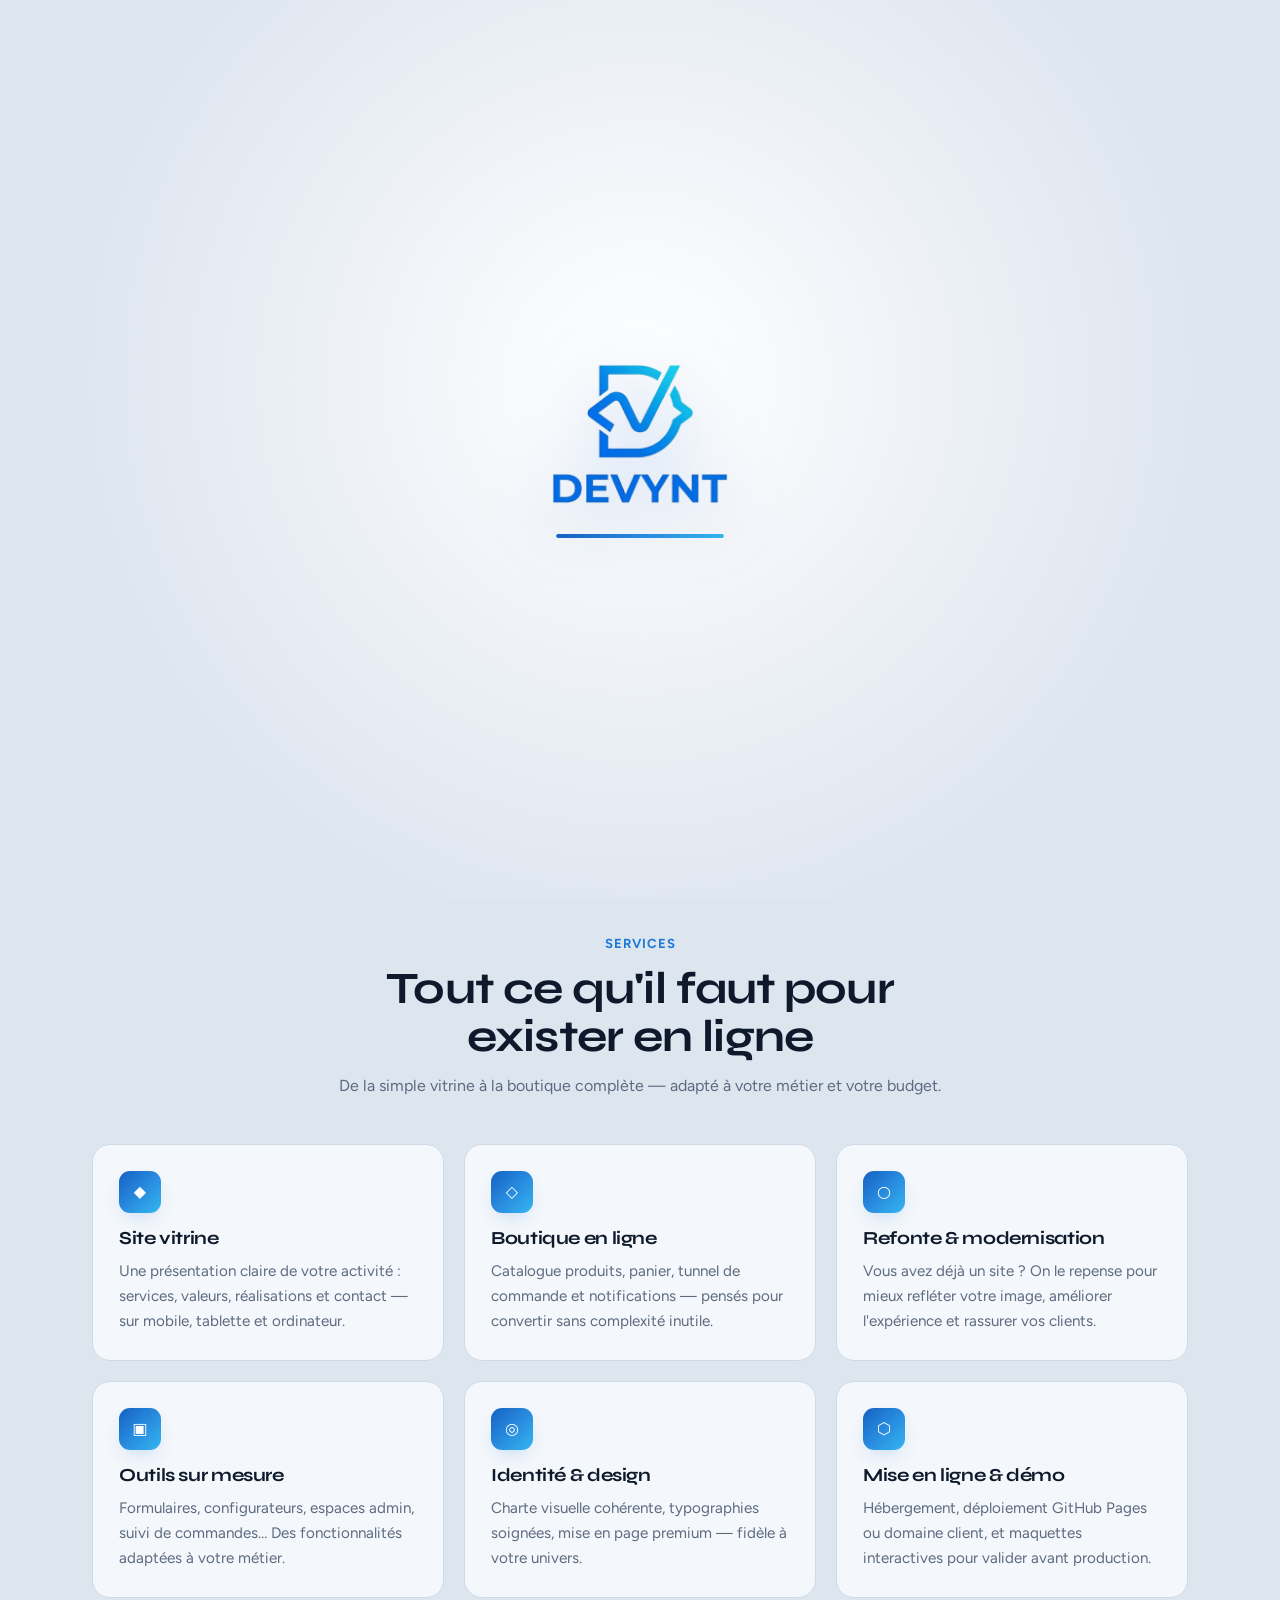
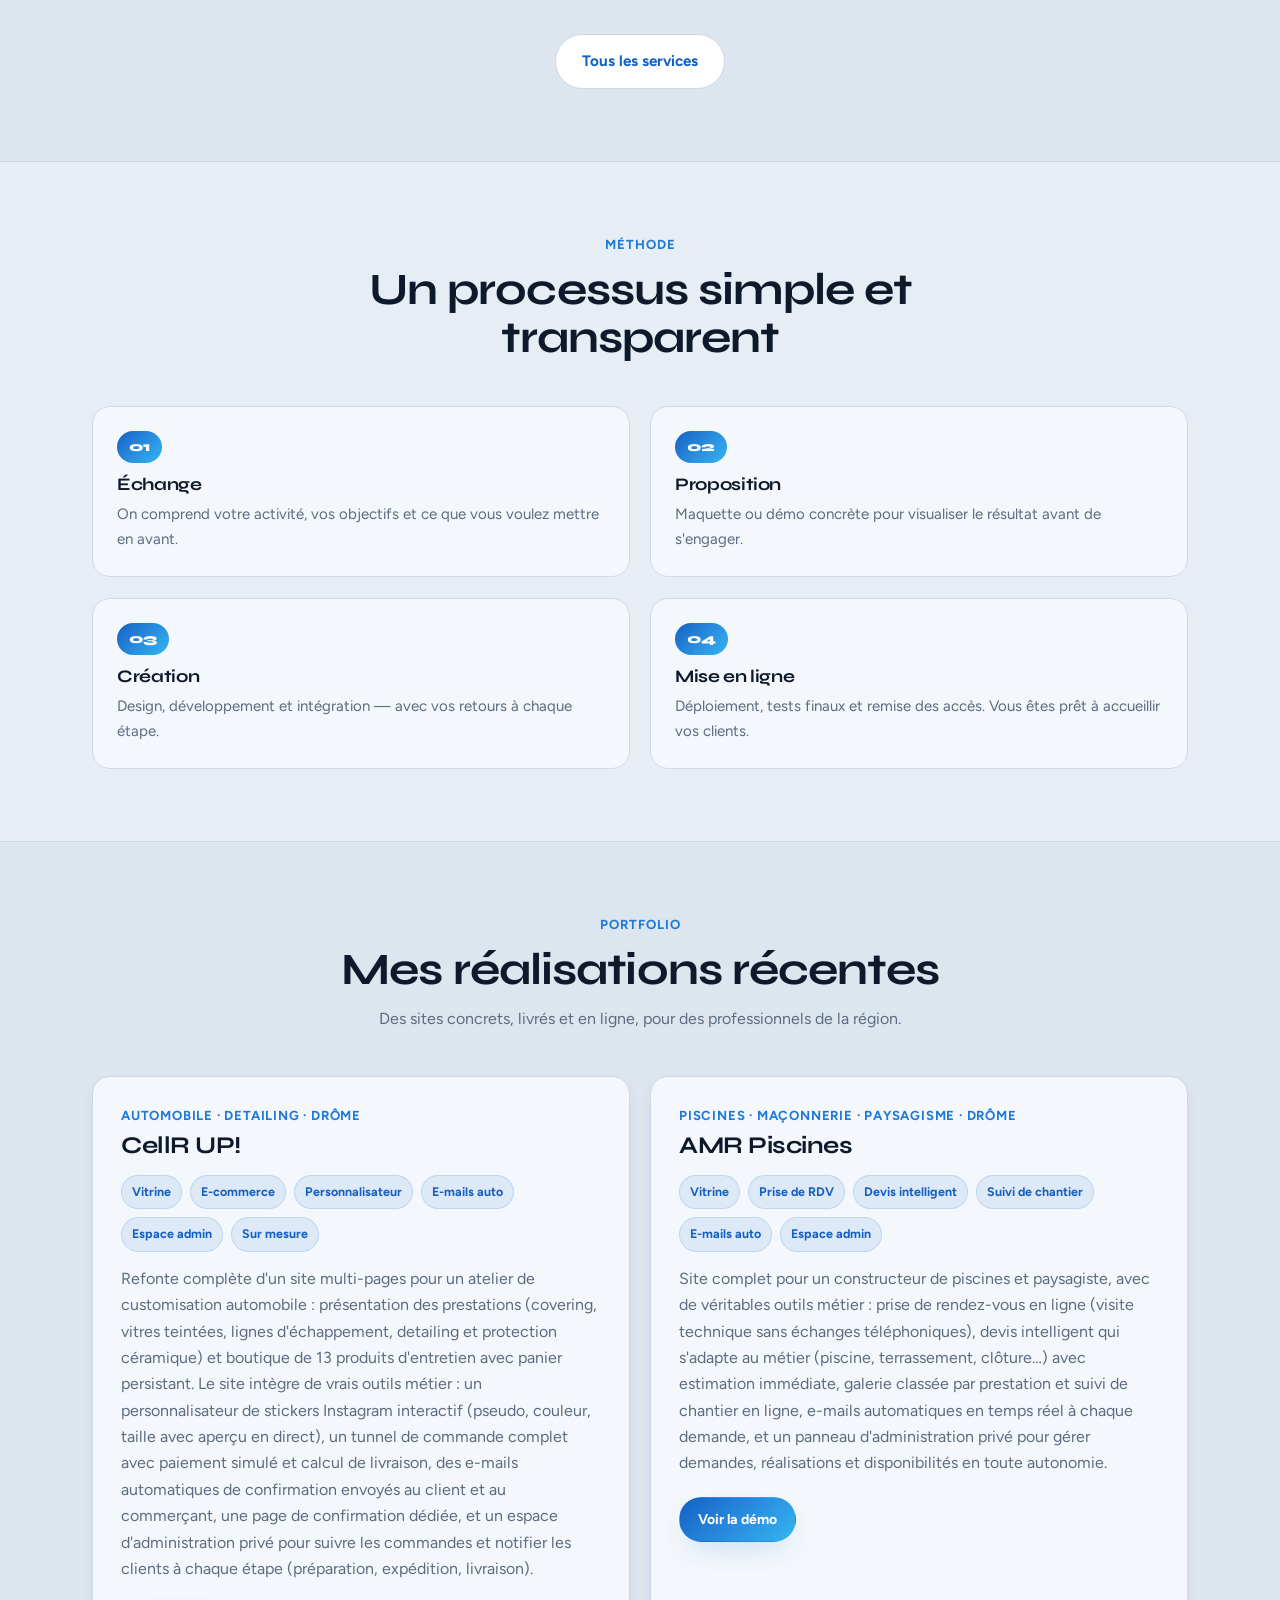
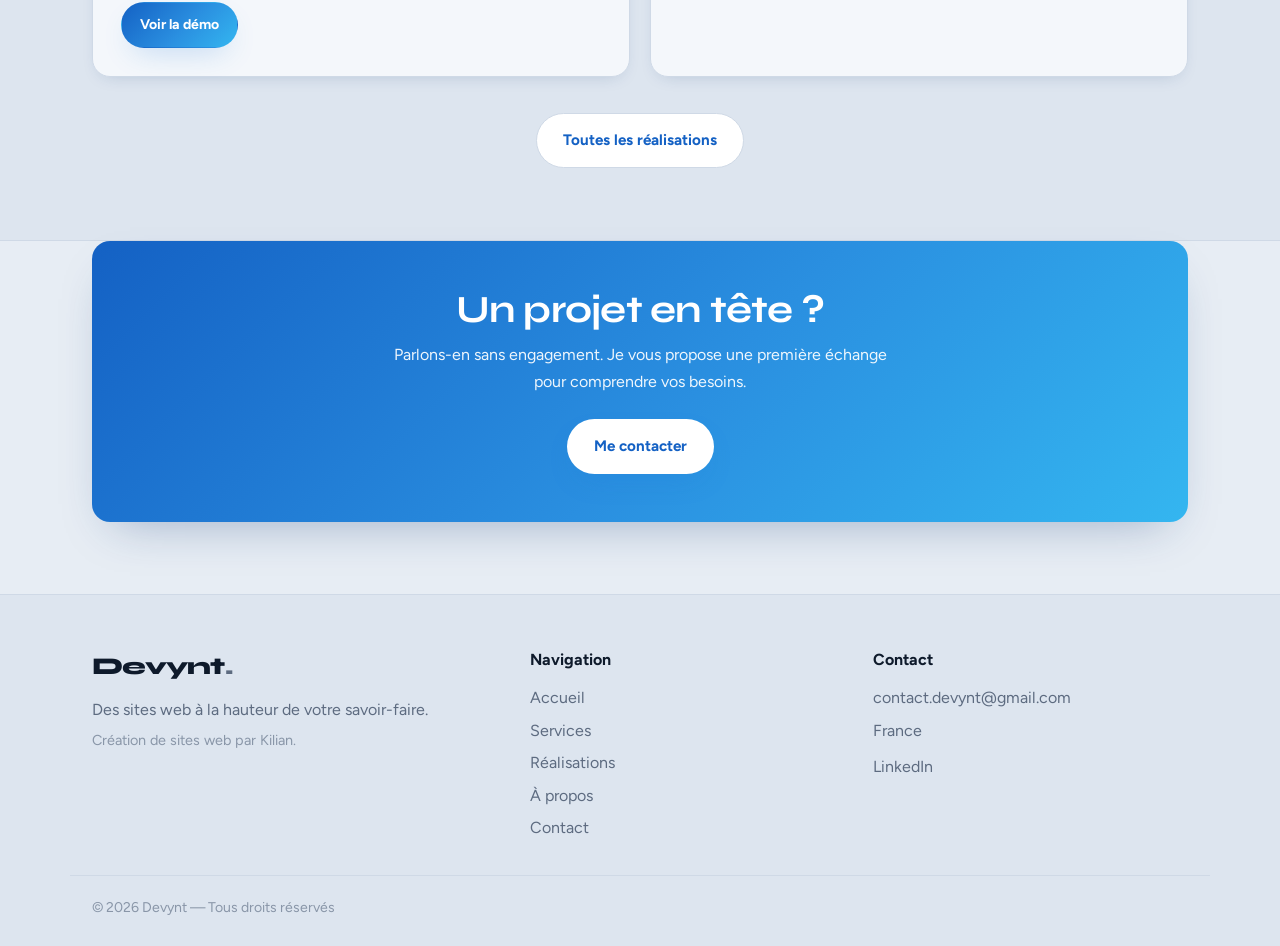
==== index.html @ f8ec77b3 "Site vitrine Devynt : pages, charte graphique, animations, ecran d accueil et SEO (devynt.fr). Co-au" ====
<!DOCTYPE html>
<html lang="fr">
<head>
  <meta charset="UTF-8" />
  <meta name="viewport" content="width=device-width, initial-scale=1.0" />
  <title>Devynt — Création de sites web pour professionnels</title>
  <meta name="description" content="Devynt accompagne les professionnels et indépendants dans la création de sites web modernes, clairs et orientés résultats." />
  <link rel="icon" type="image/png" href="assets/brand/logo.png" />
  <link rel="canonical" href="https://devynt.fr/" />
  <meta name="theme-color" content="#1f7ad6" />
  <meta name="author" content="Devynt" />
  <meta name="keywords" content="création site web, site vitrine, développeur web, agence web, site internet professionnel, Devynt, Drôme" />
  <meta name="robots" content="index, follow" />
  <meta property="og:type" content="website" />
  <meta property="og:site_name" content="Devynt" />
  <meta property="og:locale" content="fr_FR" />
  <meta property="og:title" content="Devynt — Création de sites web pour professionnels" />
  <meta property="og:description" content="Devynt crée des sites web modernes, clairs et orientés résultats pour les artisans, TPE et indépendants." />
  <meta property="og:url" content="https://devynt.fr/" />
  <meta property="og:image" content="https://devynt.fr/assets/brand/logo.png" />
  <meta name="twitter:card" content="summary" />
  <meta name="twitter:title" content="Devynt — Création de sites web pour professionnels" />
  <meta name="twitter:description" content="Devynt crée des sites web modernes, clairs et orientés résultats pour les artisans, TPE et indépendants." />
  <meta name="twitter:image" content="https://devynt.fr/assets/brand/logo.png" />
  <link rel="preconnect" href="https://fonts.googleapis.com" />
  <link rel="preconnect" href="https://fonts.gstatic.com" crossorigin />
  <link href="https://fonts.googleapis.com/css2?family=Figtree:wght@400;500;600;700;800&family=Syne:wght@600;700;800&display=swap" rel="stylesheet" />
  <link rel="stylesheet" href="styles.css" />
  <script type="application/ld+json">
  {
    "@context": "https://schema.org",
    "@type": "ProfessionalService",
    "name": "Devynt",
    "description": "Création de sites web modernes pour les professionnels et indépendants : sites vitrines, boutiques en ligne et outils sur mesure.",
    "url": "https://devynt.fr/",
    "logo": "https://devynt.fr/assets/brand/logo.png",
    "image": "https://devynt.fr/assets/brand/logo.png",
    "email": "contact.devynt@gmail.com",
    "founder": { "@type": "Person", "name": "Kilian" },
    "areaServed": "France",
    "knowsAbout": ["Création de site web", "Site vitrine", "E-commerce", "Web design", "Référencement"]
  }
  </script>
</head>
<body data-page="home">
  <div id="splash" aria-hidden="true">
    <div class="splash__inner">
      <img src="assets/brand/logo.png" alt="Devynt" class="splash__logo" />
      <div class="splash__bar"><span></span></div>
    </div>
  </div>

  <div id="site-header"></div>

  <main>
    <section class="hero">
      <div class="container hero__inner">
        <div>
          <p class="hero__eyebrow reveal">Devynt · Web design & développement</p>
          <h1 class="hero__title reveal">Des sites <span class="accent">à la hauteur</span> de votre savoir-faire.</h1>
          <p class="hero__lead reveal">
            Je conçois des sites vitrines et des outils sur mesure pour les artisans, TPE et indépendants
            qui veulent une présence en ligne claire, moderne et crédible.
          </p>
          <div class="hero__cta reveal">
            <a href="contact.html" class="btn btn--primary">Demander un devis</a>
            <a href="realisations.html" class="btn btn--outline">Voir mes réalisations</a>
          </div>
          <div class="hero__stats reveal">
            <div><strong>100%</strong><span>Sur mesure</span></div>
            <div><strong>Mobile</strong><span>Responsive</span></div>
            <div><strong>Pro</strong><span>Design soigné</span></div>
          </div>
        </div>
        <aside class="hero__panel reveal reveal--right">
          <p>Ce que Devynt vous apporte :</p>
          <ul>
            <li>Site vitrine ou boutique en ligne</li>
            <li>Maquette interactive avant production</li>
            <li>Formulaires, panier, outils métier</li>
            <li>Mise en ligne et démo partageable</li>
          </ul>
        </aside>
      </div>
    </section>

    <section class="section section--alt">
      <div class="container">
        <div class="section__head reveal">
          <p class="section__eyebrow">Services</p>
          <h2 class="section__title">Tout ce qu'il faut pour exister en ligne</h2>
          <p class="section__sub">De la simple vitrine à la boutique complète — adapté à votre métier et votre budget.</p>
        </div>
        <div class="grid-3" id="servicesGrid"></div>
        <div class="section__cta"><a href="services.html" class="btn btn--outline">Tous les services</a></div>
      </div>
    </section>

    <section class="section">
      <div class="container">
        <div class="section__head reveal">
          <p class="section__eyebrow">Méthode</p>
          <h2 class="section__title">Un processus simple et transparent</h2>
        </div>
        <div class="grid-2" id="processGrid"></div>
      </div>
    </section>

    <section class="section section--alt">
      <div class="container">
        <div class="section__head reveal">
          <p class="section__eyebrow">Portfolio</p>
          <h2 class="section__title">Mes réalisations récentes</h2>
          <p class="section__sub">Des sites concrets, livrés et en ligne, pour des professionnels de la région.</p>
        </div>
        <div class="grid-2" id="projectsGrid"></div>
        <div class="section__cta"><a href="realisations.html" class="btn btn--outline">Toutes les réalisations</a></div>
      </div>
    </section>

    <section class="cta-band reveal">
      <h2>Un projet en tête ?</h2>
      <p>Parlons-en sans engagement. Je vous propose une première échange pour comprendre vos besoins.</p>
      <a href="contact.html" class="btn btn--primary">Me contacter</a>
    </section>
  </main>

  <div id="site-footer"></div>
  <script src="assets/app.js"></script>
</body>
</html>
---- styles.css ----
/* ===== Devynt — Charte graphique (dégradé bleu → cyan, fond clair) ===== */
:root {
  /* Couleurs issues du logo */
  --blue-deep: #1461c4;
  --blue: #1f7ad6;
  --cyan: #34b6f0;
  --grad: linear-gradient(135deg, #1461c4 0%, #2a8fe0 55%, #34b6f0 100%);
  --grad-soft: linear-gradient(135deg, rgba(20,97,196,.08), rgba(52,182,240,.08));

  /* Surfaces claires (adoucies, moins de glare) */
  --bg: #e7edf4;
  --bg-soft: #dde5ef;
  --bg-card: #f4f7fb;
  --bg-tint: #dce8f6;
  --line: #cfd9e6;
  --line-soft: #d8e0ec;

  /* Texte */
  --ink: #0e1a2b;
  --ink-soft: #33445c;
  --gray: #5d6b80;
  --gray-dim: #8996a8;

  --accent: #1f7ad6;
  --accent-soft: rgba(31, 122, 214, 0.10);
  --accent-glow: rgba(31, 122, 214, 0.30);

  --radius: 18px;
  --radius-sm: 12px;
  --shadow-sm: 0 6px 18px -10px rgba(20, 60, 120, 0.28);
  --shadow: 0 20px 46px -22px rgba(20, 60, 120, 0.38);
  --maxw: 1140px;
}

* { margin: 0; padding: 0; box-sizing: border-box; }
html { scroll-behavior: smooth; }

body {
  font-family: "Figtree", system-ui, sans-serif;
  background: var(--bg);
  color: var(--ink);
  line-height: 1.65;
  -webkit-font-smoothing: antialiased;
  overflow-x: hidden;
}

.container { width: 100%; max-width: var(--maxw); margin: 0 auto; padding: 0 22px; }
a { color: inherit; text-decoration: none; }
img { max-width: 100%; display: block; }
code { font-size: 0.9em; background: var(--bg-tint); padding: 2px 6px; border-radius: 6px; color: var(--blue-deep); }

h1, h2, h3 { font-family: "Syne", "Oswald", sans-serif; font-weight: 700; line-height: 1.08; letter-spacing: -0.02em; color: var(--ink); }
.accent {
  background: var(--grad); background-size: 220% auto;
  -webkit-background-clip: text; background-clip: text; color: transparent;
  animation: shimmer 7s linear infinite;
}
@keyframes shimmer { to { background-position: 220% center; } }
.brand__dot { color: var(--blue-deep); }

.btn {
  display: inline-flex; align-items: center; justify-content: center; gap: 8px;
  padding: 14px 26px; border-radius: 999px; font-weight: 700; font-size: 0.95rem;
  border: 1px solid transparent; cursor: pointer; transition: all 0.22s ease;
  font-family: inherit; white-space: nowrap; position: relative; overflow: hidden;
}
.btn--primary::after {
  content: ""; position: absolute; top: 0; left: -130%; width: 55%; height: 100%;
  background: linear-gradient(120deg, transparent, rgba(255,255,255,.55), transparent);
  transform: skewX(-20deg); transition: left .65s ease; pointer-events: none;
}
.btn--primary:hover::after { left: 140%; }
.btn:active { transform: translateY(0) scale(.97); }
.btn--primary {
  background: var(--grad); color: #fff;
  box-shadow: 0 12px 30px -12px var(--accent-glow);
}
.btn--primary:hover { transform: translateY(-2px); box-shadow: 0 18px 40px -12px var(--accent-glow); filter: brightness(1.05); }
.btn--outline { background: #fff; border-color: var(--line); color: var(--blue-deep); }
.btn--outline:hover { border-color: var(--cyan); color: var(--blue); background: var(--accent-soft); }
.btn--sm { padding: 10px 18px; font-size: 0.88rem; }

.topbar {
  background: linear-gradient(90deg, #1461c4, #2a8fe0, #34b6f0, #2a8fe0, #1461c4);
  background-size: 220% 100%; animation: barShift 12s linear infinite;
  text-align: center; font-size: 0.82rem; padding: 9px 14px; font-weight: 600; color: #fff;
}
@keyframes barShift { 0% { background-position: 0 0; } 100% { background-position: 220% 0; } }

.header {
  position: sticky; top: 0; z-index: 50;
  background: rgba(231,237,244,.82); backdrop-filter: blur(16px);
  border-bottom: 1px solid var(--line);
}
.header.scrolled { background: rgba(231,237,244,.96); box-shadow: var(--shadow-sm); }

.nav { display: flex; align-items: center; justify-content: space-between; height: 82px; gap: 20px; }
.brand { display: flex; align-items: center; gap: 10px; }
.brand__logo { height: 60px; width: auto; object-fit: contain; }
.brand__name { font-family: "Syne", sans-serif; font-size: 1.35rem; font-weight: 800; letter-spacing: -0.03em; color: var(--ink); }

.nav__links { display: flex; gap: 28px; }
.nav__links a { font-weight: 600; font-size: 0.94rem; color: var(--gray); transition: color .2s; position: relative; }
.nav__links a:hover, .nav__links a.is-active { color: var(--blue); }
.nav__links a.is-active::after {
  content: ""; position: absolute; left: 0; right: 0; bottom: -6px; height: 2px;
  background: var(--grad); border-radius: 2px;
}

.nav__actions { display: flex; align-items: center; gap: 12px; }
.nav__toggle {
  display: none; flex-direction: column; gap: 5px;
  background: none; border: 0; cursor: pointer; padding: 6px;
}
.nav__toggle span { width: 24px; height: 2px; background: var(--ink); border-radius: 2px; transition: .3s; }
.nav__toggle.open span:nth-child(1) { transform: translateY(7px) rotate(45deg); }
.nav__toggle.open span:nth-child(2) { opacity: 0; }
.nav__toggle.open span:nth-child(3) { transform: translateY(-7px) rotate(-45deg); }

.hero {
  position: relative; padding: 96px 0 80px; overflow: hidden;
  background:
    radial-gradient(circle at 78% 12%, rgba(52,182,240,.16), transparent 45%),
    radial-gradient(circle at 12% 85%, rgba(20,97,196,.10), transparent 42%),
    var(--bg);
}
.hero__inner { position: relative; display: grid; grid-template-columns: 1.15fr 0.85fr; gap: 40px; align-items: center; }
.hero__eyebrow {
  display: inline-flex; align-items: center; gap: 8px;
  color: var(--blue); font-weight: 700; font-size: 0.82rem;
  text-transform: uppercase; letter-spacing: 1.2px; margin-bottom: 18px;
}
.hero__eyebrow::before { content: ""; width: 28px; height: 2px; background: var(--grad); border-radius: 2px; }
.hero__title { font-size: clamp(2.5rem, 6vw, 4.2rem); max-width: 14ch; margin-bottom: 20px; }
.hero__lead { color: var(--gray); font-size: 1.12rem; max-width: 52ch; margin-bottom: 30px; }
.hero__cta { display: flex; flex-wrap: wrap; gap: 12px; margin-bottom: 36px; }
.hero__stats { display: flex; flex-wrap: wrap; gap: 28px; }
.hero__stats div strong { display: block; font-family: "Syne", sans-serif; font-size: 1.5rem; margin-bottom: 2px; color: var(--blue-deep); }
.hero__stats div span { color: var(--gray-dim); font-size: 0.88rem; }

.hero__panel {
  background: var(--bg-card);
  border: 1px solid var(--line); border-radius: var(--radius);
  padding: 28px; box-shadow: var(--shadow);
}
.hero__panel p { color: var(--ink-soft); margin-bottom: 16px; font-size: 0.95rem; font-weight: 600; }
.hero__panel ul { display: grid; gap: 10px; }
.hero__panel li {
  display: flex; align-items: center; gap: 10px; font-weight: 600; font-size: 0.92rem;
  padding: 11px 13px; border-radius: var(--radius-sm); background: var(--bg-soft); color: var(--ink-soft);
}
.hero__panel li::before { content: "→"; color: var(--cyan); font-weight: 800; }

.page-hero {
  padding: 72px 0 48px;
  background: radial-gradient(circle at 85% 0%, rgba(52,182,240,.12), transparent 45%), var(--bg);
}
.page-hero__title { font-size: clamp(2rem, 5vw, 3.2rem); max-width: 16ch; margin-bottom: 14px; }
.page-hero__lead { color: var(--gray); font-size: 1.05rem; max-width: 58ch; }

.section { padding: 72px 0; }
.section--alt { background: var(--bg-soft); border-block: 1px solid var(--line); }
.section__head { text-align: center; max-width: 640px; margin: 0 auto 44px; }
.section__eyebrow { color: var(--blue); font-weight: 700; font-size: 0.82rem; text-transform: uppercase; letter-spacing: 1px; margin-bottom: 10px; }
.section__title { font-size: clamp(1.9rem, 4vw, 2.8rem); margin-bottom: 12px; }
.section__sub { color: var(--gray); }
.section__cta { text-align: center; margin-top: 36px; }

.grid-3 { display: grid; grid-template-columns: repeat(3, 1fr); gap: 20px; }
.grid-2 { display: grid; grid-template-columns: repeat(2, 1fr); gap: 20px; }

.card {
  background: var(--bg-card); border: 1px solid var(--line);
  border-radius: var(--radius); padding: 26px; height: 100%;
  transition: border-color .25s, transform .25s, box-shadow .25s;
}
.card:hover { border-color: rgba(52,182,240,.5); transform: translateY(-3px); box-shadow: var(--shadow-sm); }
.card__icon {
  display: inline-grid; place-items: center; width: 42px; height: 42px;
  border-radius: 11px; background: var(--grad); color: #fff;
  font-size: 1rem; margin-bottom: 16px; box-shadow: 0 8px 20px -8px var(--accent-glow);
}
.card h3 { font-size: 1.15rem; margin-bottom: 10px; }
.card p { color: var(--gray); font-size: 0.95rem; }

.step {
  background: var(--bg-card); border: 1px solid var(--line);
  border-radius: var(--radius); padding: 24px;
}
.step__num {
  display: inline-block; font-family: "Syne", sans-serif; font-weight: 800;
  color: #fff; font-size: 0.85rem; margin-bottom: 12px;
  padding: 5px 12px; border-radius: 999px; background: var(--grad);
}
.step h3 { margin-bottom: 8px; font-size: 1.1rem; }
.step p { color: var(--gray); font-size: 0.94rem; }

.project {
  background: var(--bg-card); border: 1px solid var(--line);
  border-radius: var(--radius); padding: 28px; box-shadow: var(--shadow-sm);
}
.project__head { display: flex; justify-content: space-between; gap: 16px; flex-wrap: wrap; margin-bottom: 14px; }
.project__sector { color: var(--blue); font-size: 0.82rem; font-weight: 700; text-transform: uppercase; letter-spacing: .8px; margin-bottom: 6px; }
.project h3 { font-size: 1.5rem; }
.project__tags { display: flex; flex-wrap: wrap; gap: 8px; align-items: flex-start; }
.project__tags span {
  font-size: 0.78rem; font-weight: 700; padding: 6px 10px; border-radius: 999px;
  background: var(--accent-soft); color: var(--blue-deep); border: 1px solid rgba(31,122,214,.18);
}
.project__desc { color: var(--gray); margin-bottom: 20px; max-width: 70ch; }
.project__links { display: flex; flex-wrap: wrap; gap: 10px; }

.value {
  padding: 24px; border-left: 3px solid var(--cyan);
  background: var(--grad-soft);
  border-radius: 0 var(--radius-sm) var(--radius-sm) 0;
}
.value h3 { margin-bottom: 8px; font-size: 1.1rem; }
.value p { color: var(--gray); font-size: 0.94rem; }

.about-grid { display: grid; grid-template-columns: 1fr 1fr; gap: 40px; align-items: start; }
.about-card {
  background: var(--bg-card); border: 1px solid var(--line);
  border-radius: var(--radius); padding: 28px; box-shadow: var(--shadow-sm);
}
.about-card h3 { margin-bottom: 12px; font-size: 1.2rem; }
.about-card p { color: var(--gray); margin-bottom: 12px; }
.about-card p:last-child { margin-bottom: 0; }
.about-card strong { color: var(--ink); }

.cta-band {
  margin: 0 22px 72px; max-width: calc(var(--maxw) - 44px); margin-inline: auto;
  padding: 48px 36px; border-radius: var(--radius);
  background: var(--grad);
  text-align: center; box-shadow: var(--shadow);
}
.cta-band h2 { font-size: clamp(1.6rem, 4vw, 2.4rem); margin-bottom: 12px; color: #fff; }
.cta-band p { color: rgba(255,255,255,.92); max-width: 52ch; margin: 0 auto 24px; }
.cta-band .btn--primary { background: #fff; color: var(--blue-deep); }
.cta-band .btn--primary:hover { background: #fff; filter: none; }

.contact-wrap { display: grid; grid-template-columns: 0.9fr 1.1fr; gap: 32px; align-items: start; }
.contact-info { display: grid; gap: 18px; }
.contact-info__block strong { display: block; margin-bottom: 4px; font-size: 0.92rem; color: var(--ink); }
.contact-info__block span, .contact-info__block a { color: var(--gray); display: block; }
.contact-info__block a:hover { color: var(--blue); }

.form {
  background: var(--bg-card); border: 1px solid var(--line);
  border-radius: var(--radius); padding: 28px; display: grid; gap: 14px; box-shadow: var(--shadow-sm);
}
.form label { display: grid; gap: 6px; font-weight: 600; font-size: 0.92rem; color: var(--ink-soft); }
.form input, .form textarea, .form select {
  width: 100%; padding: 12px 14px; border-radius: var(--radius-sm);
  border: 1px solid var(--line); background: #fff; color: var(--ink); font: inherit;
}
.form input:focus, .form textarea:focus, .form select:focus { outline: none; border-color: var(--cyan); box-shadow: 0 0 0 3px var(--accent-soft); }
.form textarea { min-height: 140px; resize: vertical; }
.form__feedback { color: var(--blue); font-size: 0.92rem; }

.footer {
  border-top: 1px solid var(--line); padding: 52px 0 26px; background: var(--bg-soft);
}
.footer__grid { display: grid; grid-template-columns: 1.3fr 1fr 1fr; gap: 28px; margin-bottom: 28px; }
.footer__brand { font-family: "Syne", sans-serif; font-size: 1.5rem; font-weight: 800; letter-spacing: -0.03em; color: var(--ink); margin-bottom: 10px; }
.footer__brand .brand__dot { display: inline; margin: 0; }
.footer__text { color: var(--gray); margin-bottom: 6px; max-width: 34ch; }
.footer__text--dim { color: var(--gray-dim); font-size: 0.9rem; }
.footer__label { color: var(--ink); font-weight: 700; margin-bottom: 12px; }
.footer__grid a, .footer__grid span { color: var(--gray); display: block; margin-bottom: 6px; }
.footer__grid a:hover { color: var(--blue); }
.footer__social { margin-top: 10px; }
.footer__bottom {
  display: flex; justify-content: space-between; gap: 12px; flex-wrap: wrap;
  padding-top: 20px; border-top: 1px solid var(--line); color: var(--gray-dim); font-size: 0.88rem;
}

/* ===== Écran d'accueil (splash) ===== */
.splash-lock { overflow: hidden; }
#splash {
  position: fixed; inset: 0; z-index: 9999;
  display: grid; place-items: center;
  background: radial-gradient(circle at 50% 42%, #ffffff 0%, var(--bg-soft) 70%);
  transition: opacity .7s ease, visibility .7s ease;
}
#splash.hide { opacity: 0; visibility: hidden; }
.splash__inner { display: grid; justify-items: center; gap: 28px; }
.splash__logo {
  width: 180px; height: auto;
  filter: drop-shadow(0 16px 34px rgba(20, 97, 196, 0.28));
  animation: splashPop 1s cubic-bezier(.2, .8, .2, 1) both, splashFloat 3s ease-in-out 1s infinite;
}
@keyframes splashPop {
  0% { opacity: 0; transform: scale(.55) translateY(16px); }
  60% { opacity: 1; transform: scale(1.07); }
  100% { opacity: 1; transform: scale(1); }
}
@keyframes splashFloat { 0%, 100% { transform: translateY(0); } 50% { transform: translateY(-9px); } }
.splash__bar {
  width: 168px; height: 4px; border-radius: 999px;
  background: rgba(20, 97, 196, 0.16); overflow: hidden;
}
.splash__bar span {
  display: block; height: 100%; width: 0; border-radius: 999px;
  background: var(--grad); animation: splashBar 1.7s ease-in-out forwards;
}
@keyframes splashBar { 0% { width: 0; } 70% { width: 88%; } 100% { width: 100%; } }

/* ===== Animations & micro-interactions ===== */
.reveal {
  opacity: 0; transform: translateY(26px);
  transition: opacity .7s ease, transform .7s cubic-bezier(.2, .7, .2, 1);
  will-change: opacity, transform;
}
.reveal--left { transform: translateX(-32px); }
.reveal--right { transform: translateX(32px); }
.reveal--scale { transform: scale(.94); }
.reveal.visible { opacity: 1; transform: none; }

@keyframes floatY { 0%, 100% { transform: translateY(0); } 50% { transform: translateY(-10px); } }
.hero__panel.visible { animation: floatY 6.5s ease-in-out infinite; }

.brand { transition: transform .25s ease; }
.brand:hover { transform: scale(1.04); }

.nav__actions .btn--primary { transition: all .22s ease; }

.card__icon { transition: transform .32s cubic-bezier(.2, .7, .2, 1); }
.card:hover .card__icon { transform: translateY(-2px) scale(1.1) rotate(-5deg); }

.project { transition: transform .28s ease, box-shadow .28s ease, border-color .28s ease; }
.project:hover { transform: translateY(-4px); box-shadow: var(--shadow); border-color: rgba(52,182,240,.4); }

.step { transition: transform .28s ease, border-color .28s ease; }
.step:hover { transform: translateY(-4px); border-color: rgba(52,182,240,.4); }

.step__num { transition: transform .28s ease; }
.step:hover .step__num { transform: translateY(-2px) scale(1.06); }

.value { transition: transform .28s ease; }
.value:hover { transform: translateX(6px); }

.hero__panel li { transition: transform .25s ease, background .25s ease; }
.hero__panel li:hover { transform: translateX(5px); background: var(--accent-soft); }

.project__tags span { transition: transform .2s ease, background .2s ease; }
.project__tags span:hover { transform: translateY(-2px); }

.nav__links a, .footer__grid a, .contact-info__block a { transition: color .2s ease, transform .2s ease; }
.footer__grid a:hover { transform: translateX(3px); }

@media (prefers-reduced-motion: reduce) {
  .reveal { opacity: 1 !important; transform: none !important; transition: none !important; }
  *, *::before, *::after { animation: none !important; }
}

@media (max-width: 960px) {
  .hero__inner, .grid-3, .grid-2, .about-grid, .contact-wrap, .footer__grid { grid-template-columns: 1fr; }
  .nav__toggle { display: flex; }
  .nav__links {
    position: absolute; top: 82px; left: 0; right: 0;
    background: rgba(231,237,244,.98); border-bottom: 1px solid var(--line);
    flex-direction: column; padding: 18px 22px 24px; gap: 14px; display: none;
  }
  .nav__links.open { display: flex; }
  .nav__actions .btn--primary { display: none; }
  .hero { padding-top: 72px; }
}
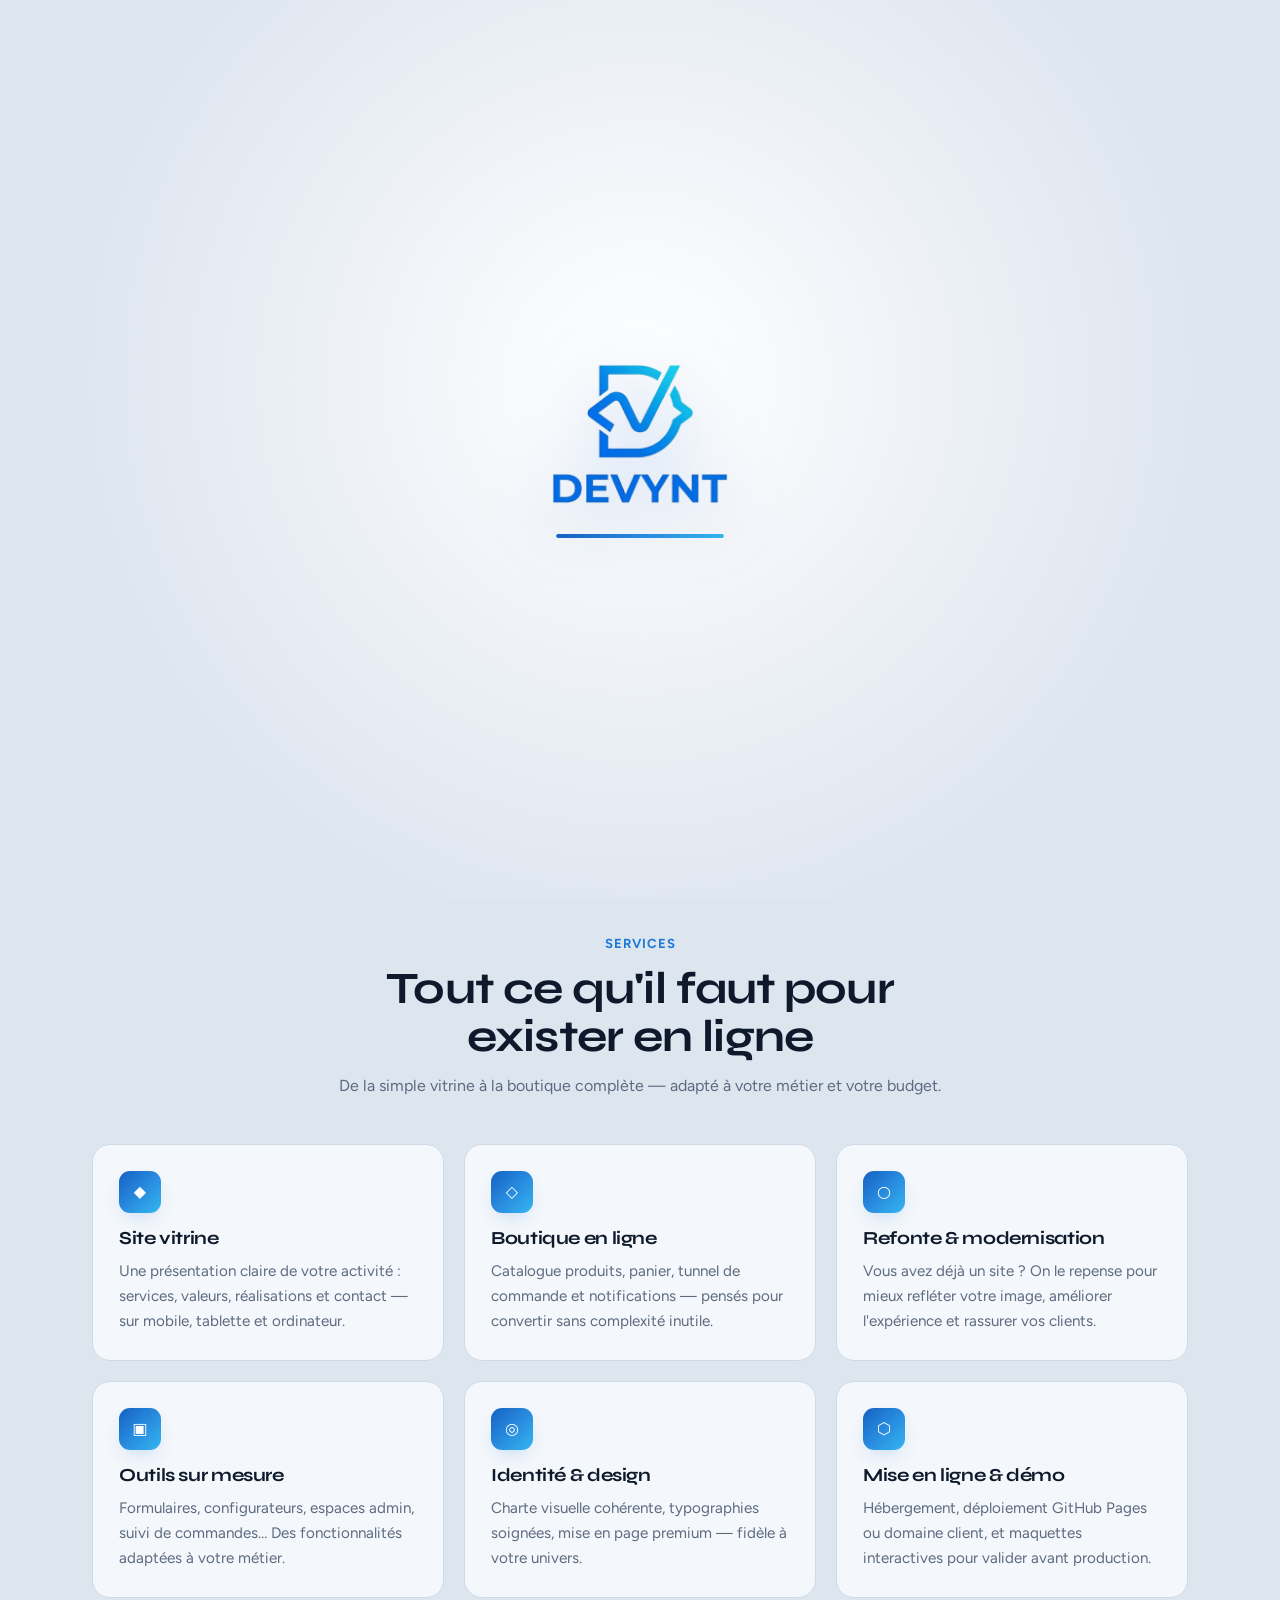
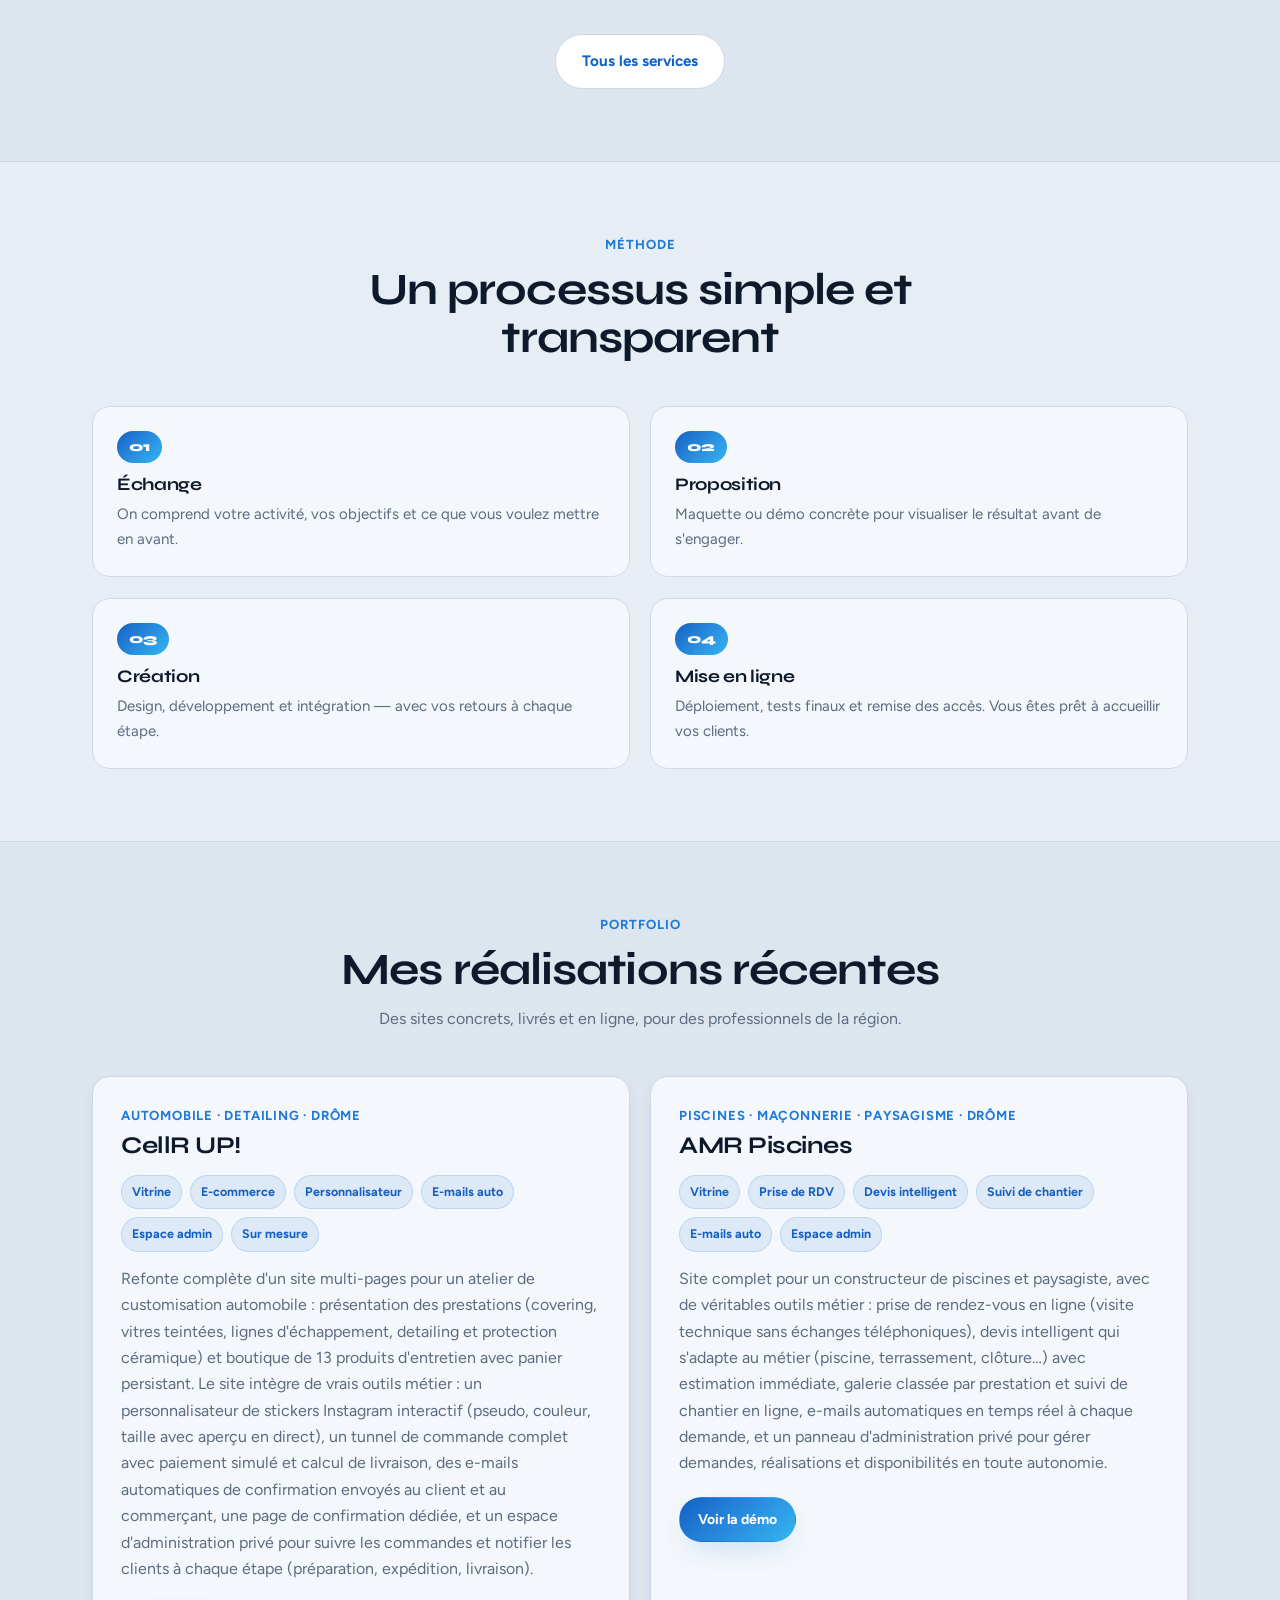
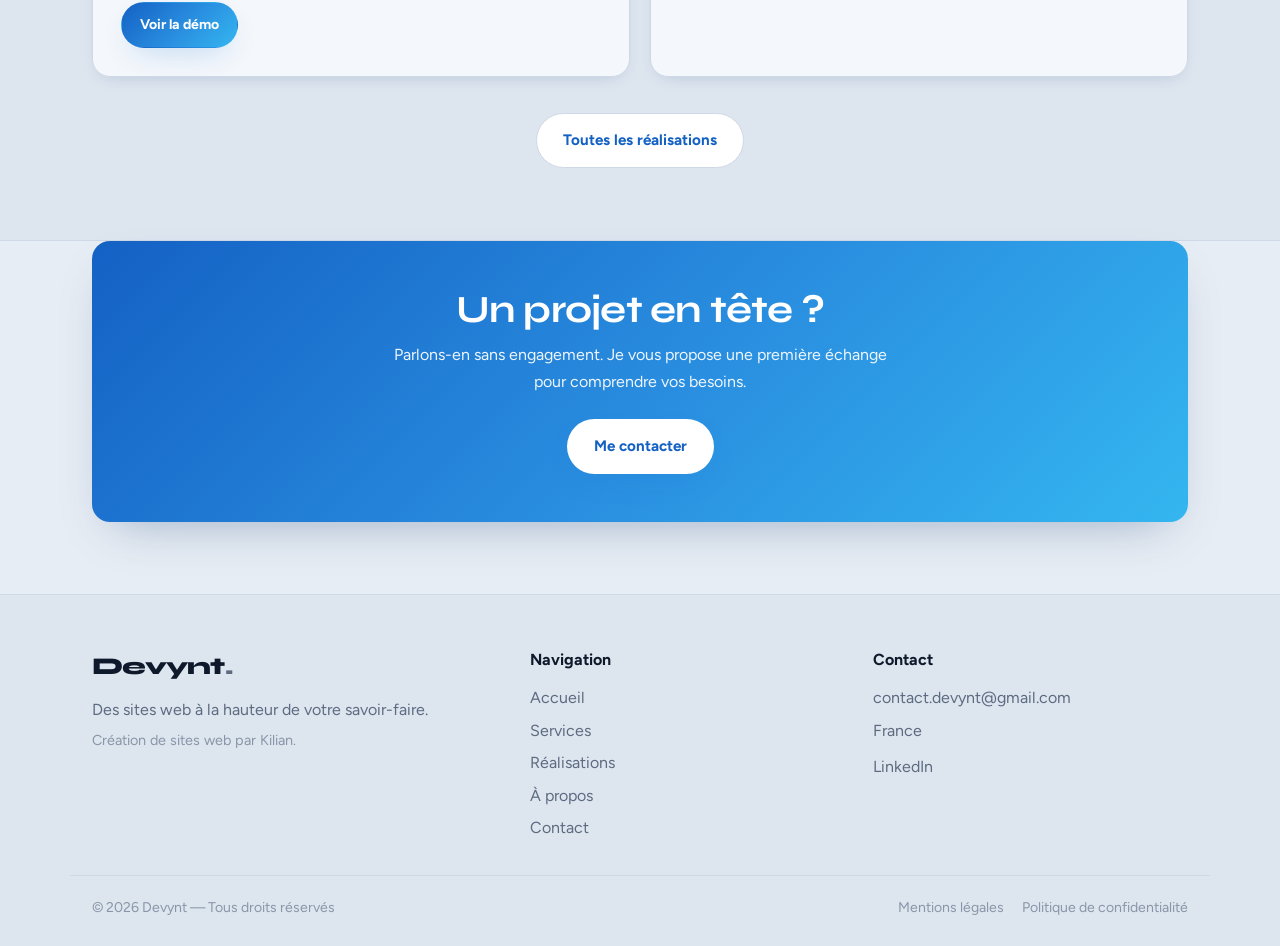
==== commit 4b705637: "Ajouter un favicon carre (embleme Devynt) pour l affichage dans Google et les onglets Co-authored-by" ====
--- a/index.html
+++ b/index.html
@@ -3,9 +3,11 @@
 <head>
   <meta charset="UTF-8" />
   <meta name="viewport" content="width=device-width, initial-scale=1.0" />
+  <meta name="google-site-verification" content="awcOJvFwAb9WZge14pyJgtpWvNwLXjSiXip1dz51Ilc" />
   <title>Devynt — Création de sites web pour professionnels</title>
   <meta name="description" content="Devynt accompagne les professionnels et indépendants dans la création de sites web modernes, clairs et orientés résultats." />
-  <link rel="icon" type="image/png" href="assets/brand/logo.png" />
+  <link rel="icon" type="image/png" href="assets/brand/favicon.png" sizes="any" />
+  <link rel="apple-touch-icon" href="assets/brand/favicon.png" />
   <link rel="canonical" href="https://devynt.fr/" />
   <meta name="theme-color" content="#1f7ad6" />
   <meta name="author" content="Devynt" />
--- a/styles.css
+++ b/styles.css
@@ -228,6 +228,19 @@
 .about-card p:last-child { margin-bottom: 0; }
 .about-card strong { color: var(--ink); }
 
+.legal {
+  background: var(--bg-card); border: 1px solid var(--line);
+  border-radius: var(--radius); padding: 32px; box-shadow: var(--shadow-sm);
+  max-width: 820px; margin-inline: auto;
+}
+.legal h2 { font-size: 1.25rem; margin: 28px 0 10px; color: var(--ink); }
+.legal h2:first-child { margin-top: 0; }
+.legal p, .legal li { color: var(--gray); line-height: 1.7; margin-bottom: 10px; }
+.legal ul { padding-left: 20px; margin-bottom: 10px; }
+.legal a { color: var(--blue); }
+.legal strong { color: var(--ink); }
+.legal__updated { font-size: 0.86rem; color: var(--gray); margin-top: 28px; font-style: italic; }
+
 .cta-band {
   margin: 0 22px 72px; max-width: calc(var(--maxw) - 44px); margin-inline: auto;
   padding: 48px 36px; border-radius: var(--radius);
@@ -256,7 +269,9 @@
 }
 .form input:focus, .form textarea:focus, .form select:focus { outline: none; border-color: var(--cyan); box-shadow: 0 0 0 3px var(--accent-soft); }
 .form textarea { min-height: 140px; resize: vertical; }
-.form__feedback { color: var(--blue); font-size: 0.92rem; }
+.form__feedback { color: var(--blue); font-size: 0.92rem; padding: 10px 14px; border-radius: 10px; }
+.form__feedback--ok { color: #0f7a3d; background: rgba(22, 163, 74, 0.1); }
+.form__feedback--error { color: #b42318; background: rgba(220, 38, 38, 0.1); }
 
 .footer {
   border-top: 1px solid var(--line); padding: 52px 0 26px; background: var(--bg-soft);
@@ -274,6 +289,9 @@
   display: flex; justify-content: space-between; gap: 12px; flex-wrap: wrap;
   padding-top: 20px; border-top: 1px solid var(--line); color: var(--gray-dim); font-size: 0.88rem;
 }
+.footer__legal { display: flex; gap: 18px; flex-wrap: wrap; }
+.footer__legal a { color: var(--gray-dim); transition: color .2s; }
+.footer__legal a:hover { color: var(--blue); }
 
 /* ===== Écran d'accueil (splash) ===== */
 .splash-lock { overflow: hidden; }
